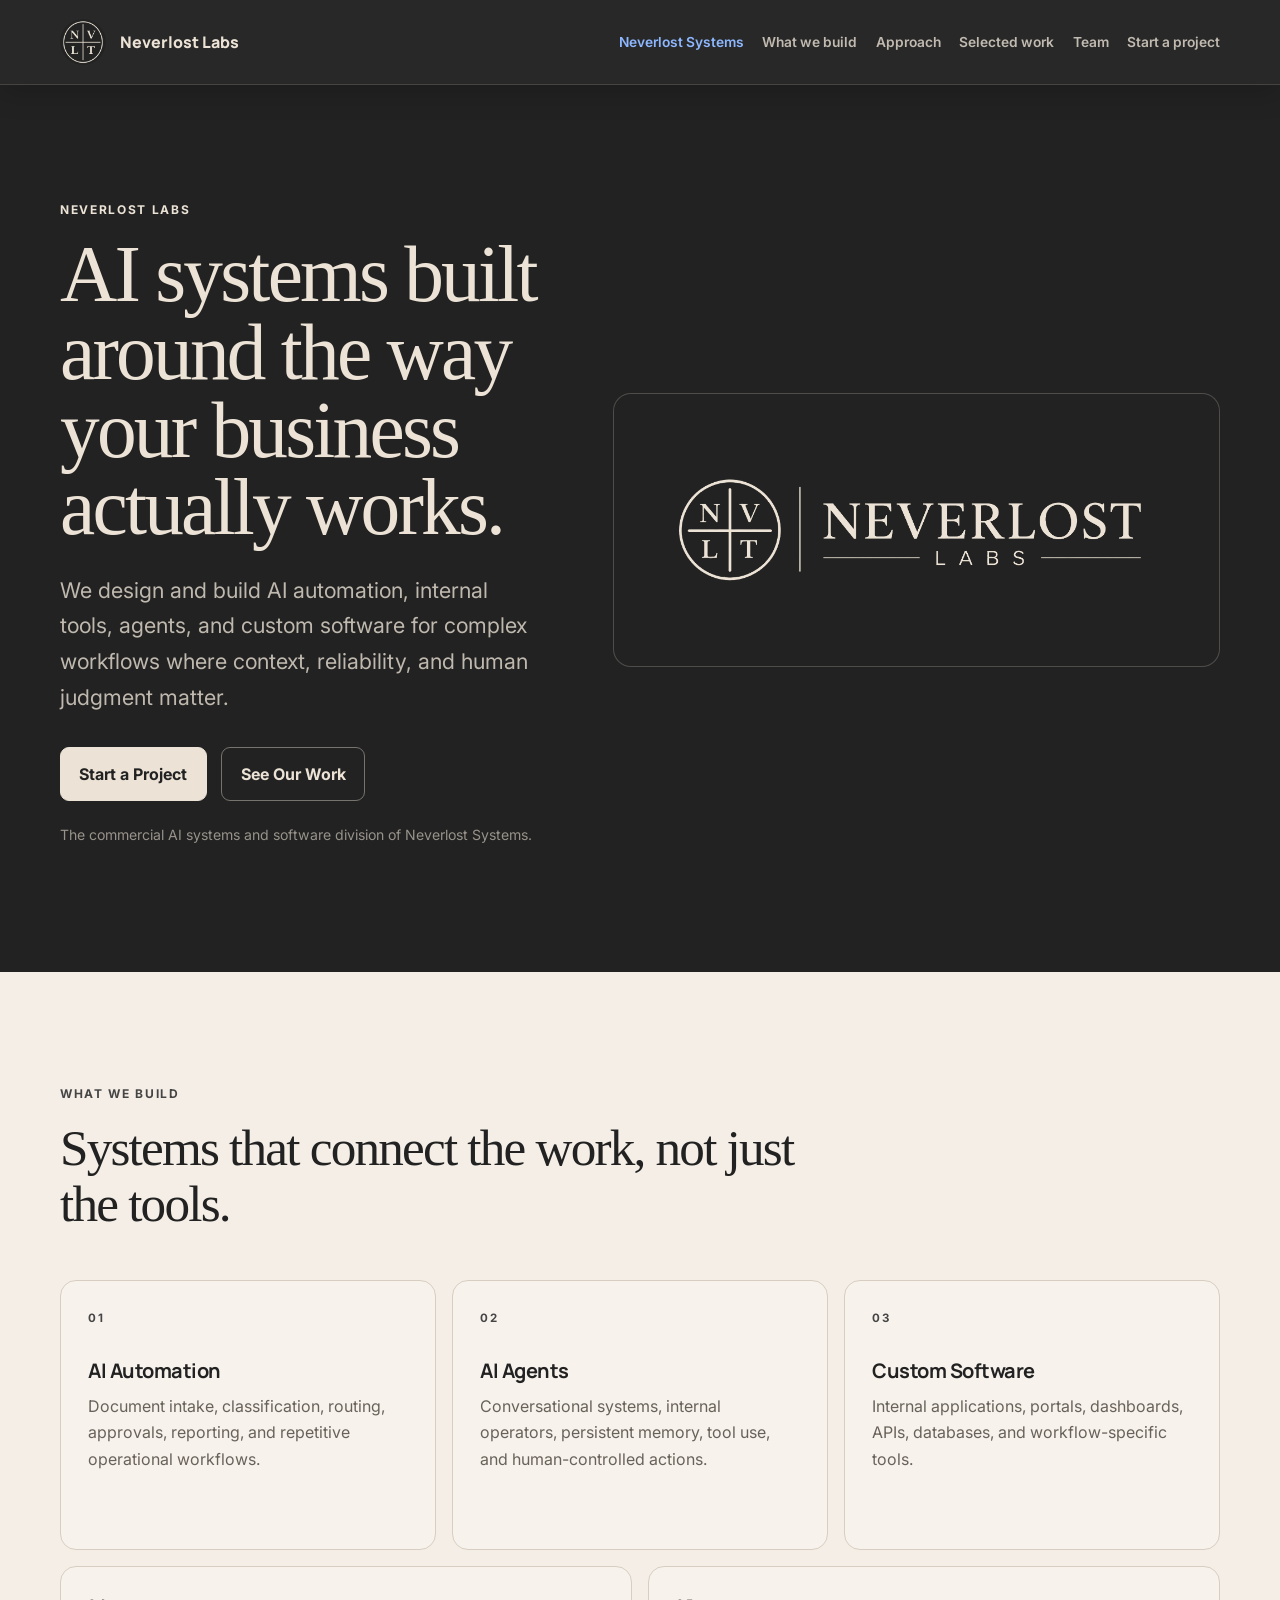
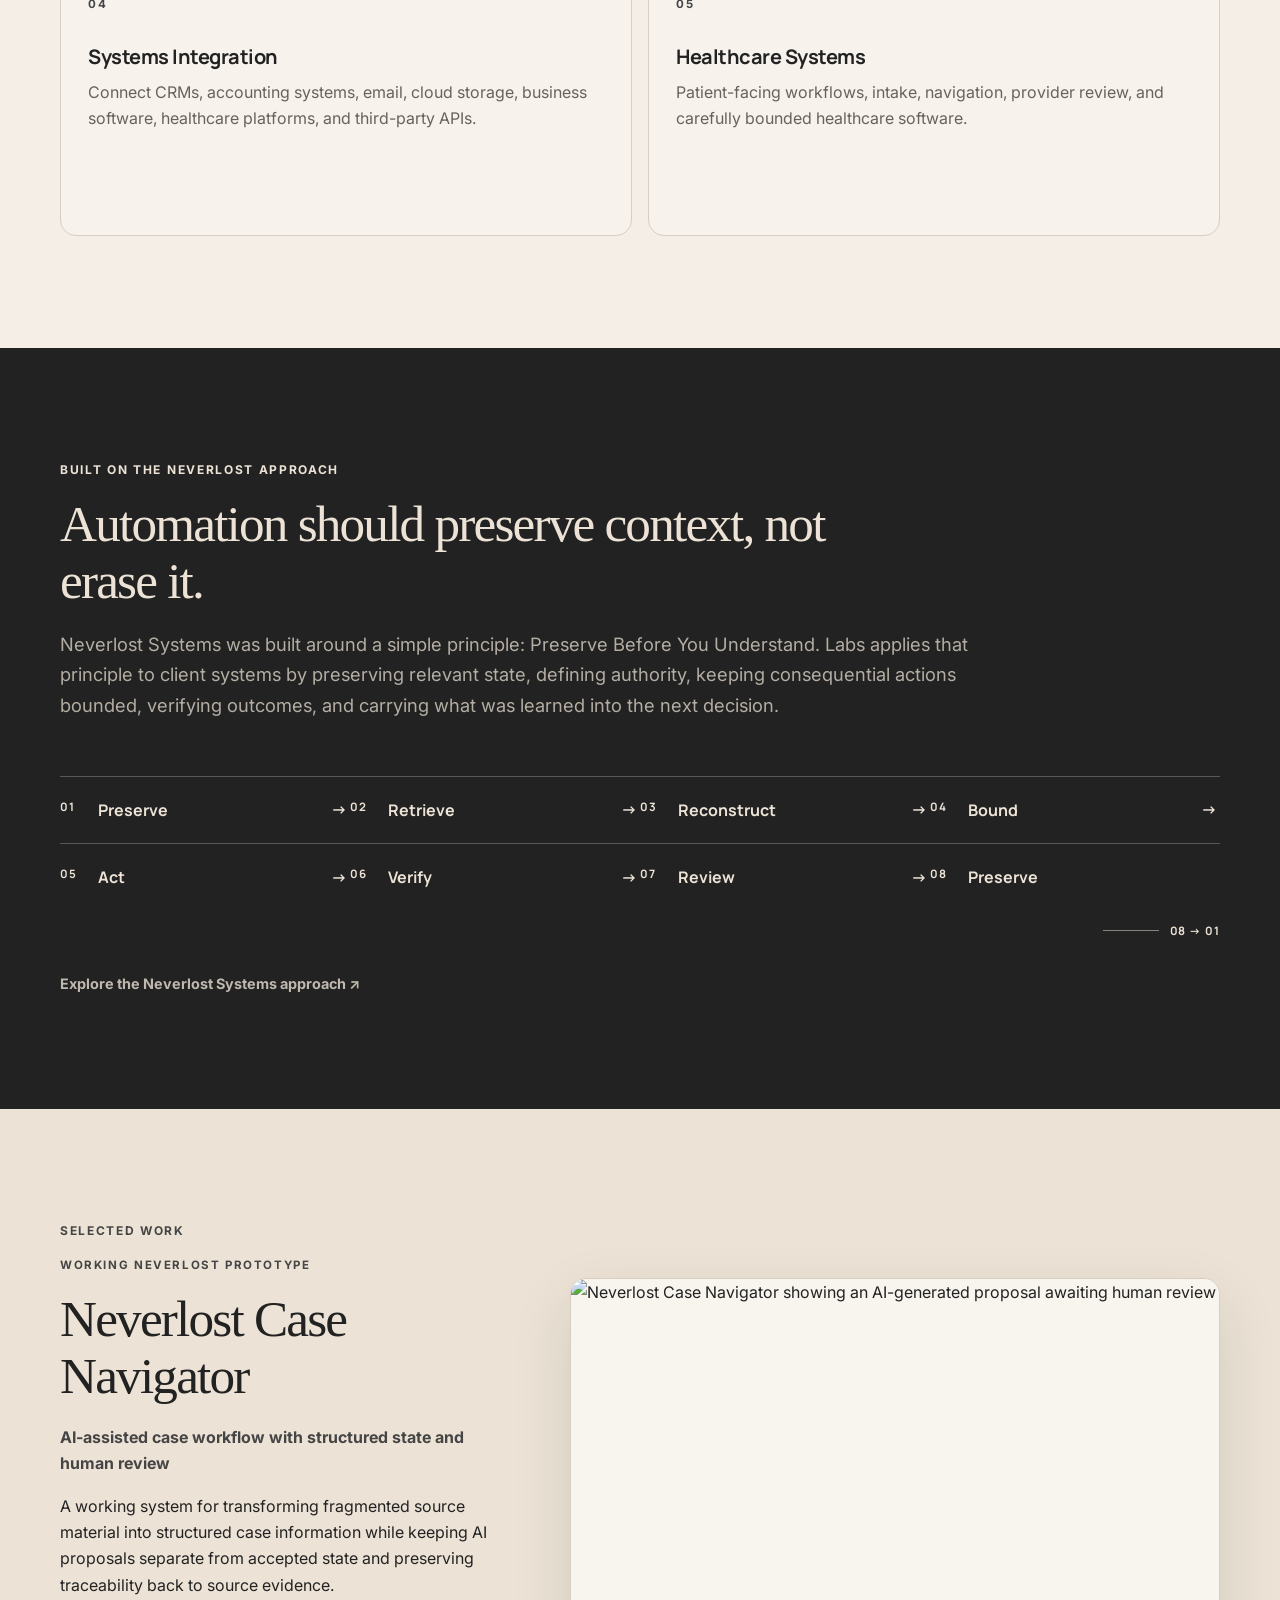
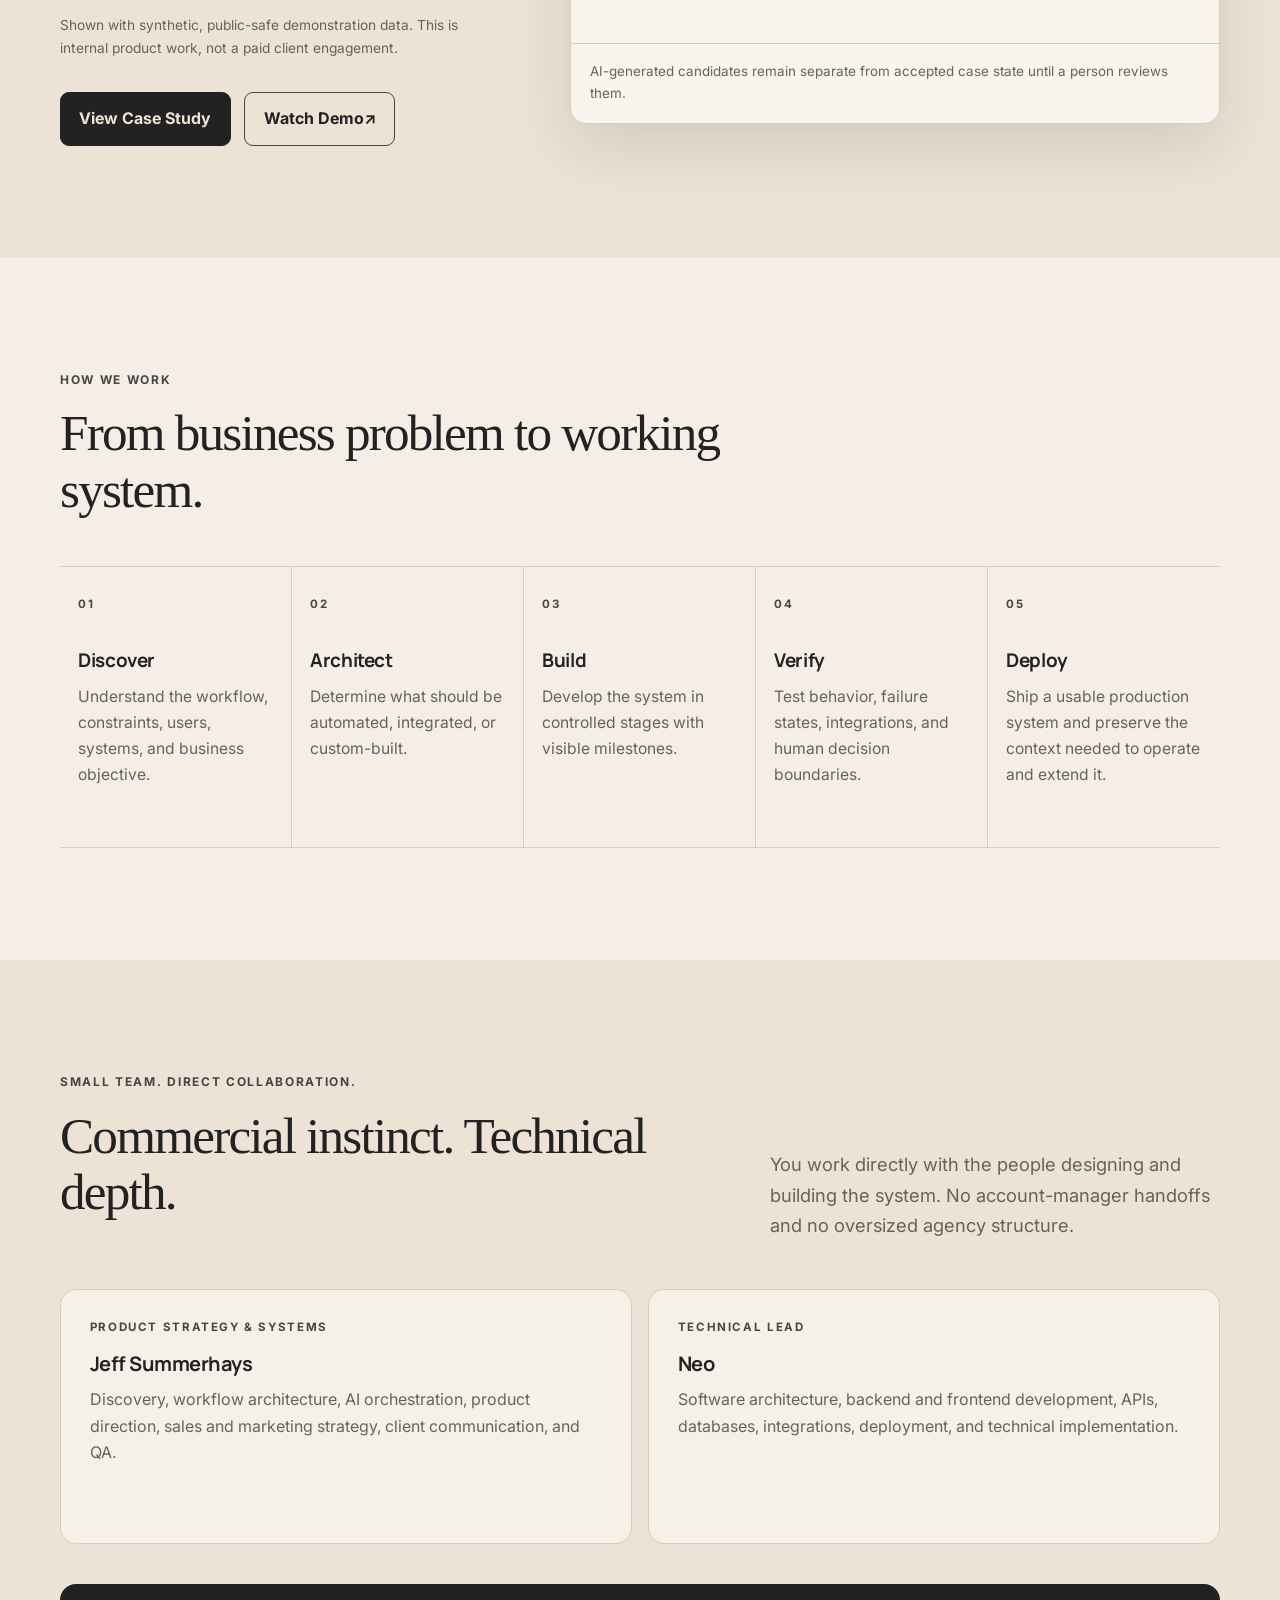
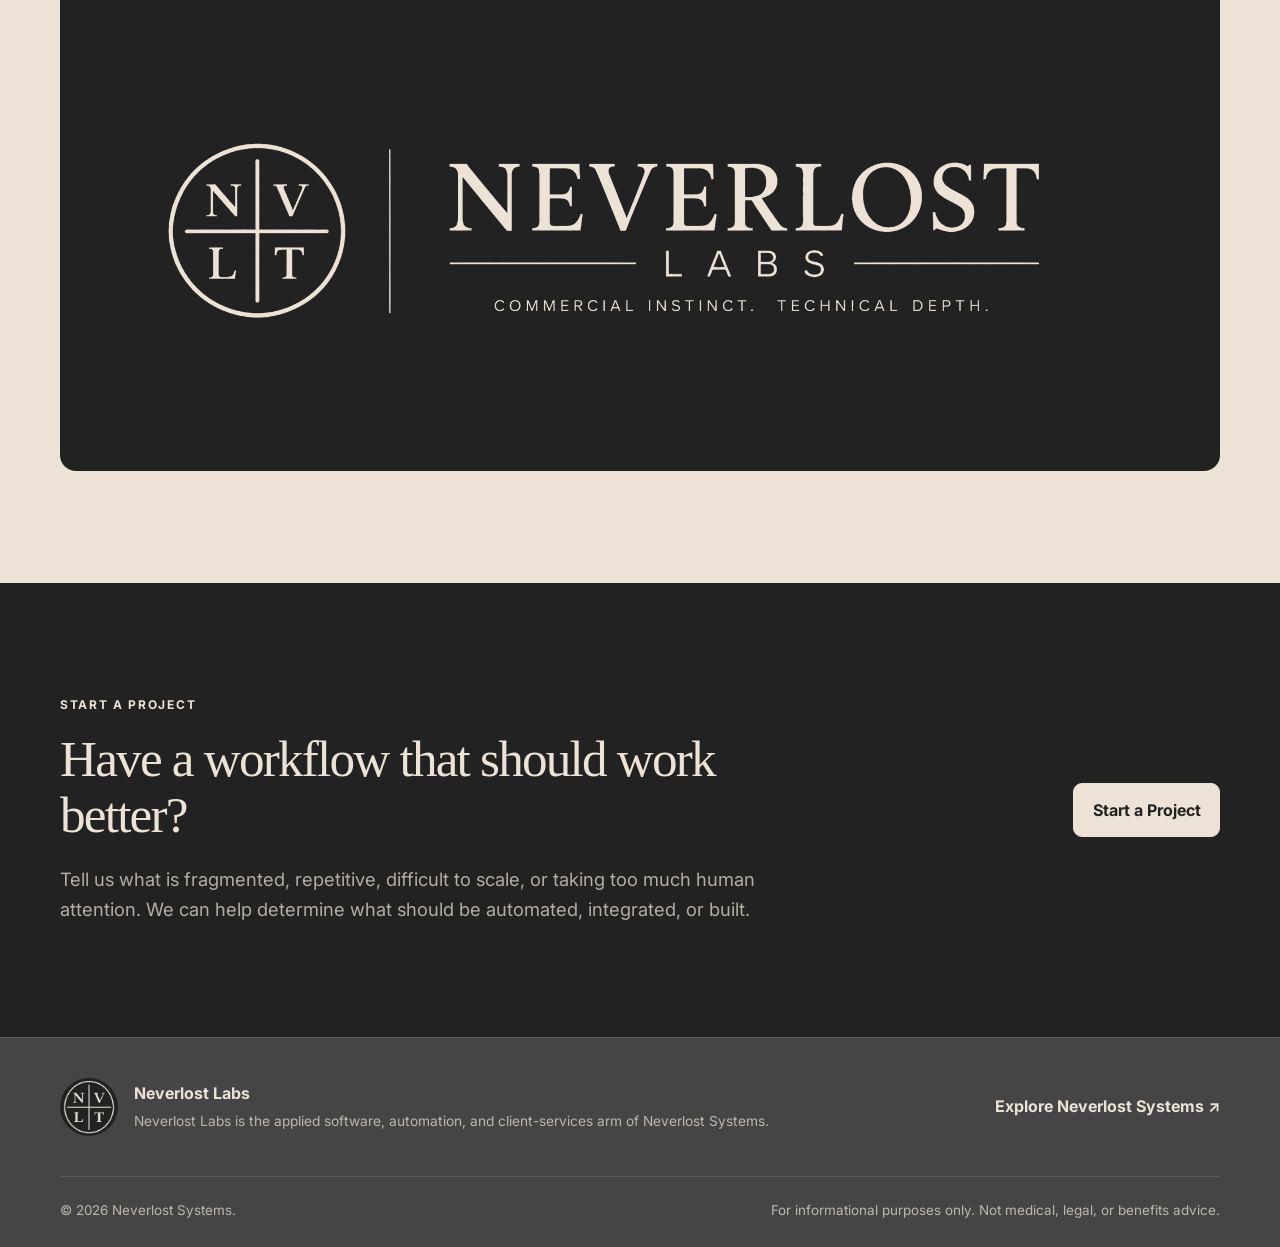
==== labs/index.html @ 80ab478e "Refine Labs experience and shared header interactions" ====
<!doctype html>
<html lang="en">
<head>
  <meta charset="utf-8">
  <meta name="viewport" content="width=device-width, initial-scale=1">
  <meta name="description" content="Neverlost Labs designs and builds AI automation, agents, integrations, internal tools, and custom software for complex business workflows.">
  <title>Neverlost Labs | AI Systems, Automation, and Custom Software</title>

  <meta property="og:title" content="Neverlost Labs | Commercial instinct. Technical depth.">
  <meta property="og:description" content="AI systems built around the way your business actually works.">
  <meta property="og:type" content="website">
  <meta property="og:url" content="https://neverlostsystems.com/labs/">
  <meta property="og:image" content="https://neverlostsystems.com/assets/labs/labs-banner-tagline.png">
  <meta name="twitter:card" content="summary_large_image">
  <meta name="twitter:title" content="Neverlost Labs | Commercial instinct. Technical depth.">
  <meta name="twitter:description" content="AI systems built around the way your business actually works.">
  <meta name="twitter:image" content="https://neverlostsystems.com/assets/labs/labs-banner-tagline.png">

  <!-- Google tag (gtag.js) -->
  <script async src="https://www.googletagmanager.com/gtag/js?id=G-YWR8YKJC0G"></script>
  <script>
    window.dataLayer = window.dataLayer || [];
    function gtag(){dataLayer.push(arguments);}
    gtag('js', new Date());
    gtag('config', 'G-YWR8YKJC0G');
  </script>

  <link rel="icon" type="image/png" href="../assets/labs/labs-logo.png">
  <link rel="preconnect" href="https://fonts.googleapis.com">
  <link rel="preconnect" href="https://fonts.gstatic.com" crossorigin>
  <link href="https://fonts.googleapis.com/css2?family=Inter:wght@400;500;600;700&family=Manrope:wght@600;700;800&display=swap" rel="stylesheet">
  <link rel="stylesheet" href="../styles.css">
  <link rel="stylesheet" href="labs.css">
  <script src="../script.js" defer></script>
</head>
<body class="labs-page" data-contact-context="labs">
  <a class="skip-link" href="#main">Skip to content</a>

  <header class="site-header">
    <div class="container nav-wrap">
      <a class="brand labs-brand" href="#labs-top" aria-label="Neverlost Labs home">
        <img class="labs-nav-logo" src="../assets/labs/labs-logo.png" alt="">
        <span>Neverlost Labs</span>
      </a>
      <button class="nav-toggle" type="button" aria-expanded="false" aria-controls="primary-nav">Menu</button>
      <nav id="primary-nav" class="primary-nav" aria-label="Primary navigation">
        <a class="labs-parent-link" href="../">Neverlost Systems</a>
        <a href="#labs-services">What we build</a>
        <a href="#labs-approach">Approach</a>
        <a href="#labs-work">Selected work</a>
        <a href="#labs-team">Team</a>
        <a href="#labs-contact">Start a project</a>
      </nav>
    </div>
  </header>

  <main id="main">
    <section id="labs-top" class="section labs-hero">
      <div class="container labs-hero-grid">
        <div class="labs-hero-copy">
          <p class="eyebrow">Neverlost Labs</p>
          <h1>AI systems built around the way your business actually works.</h1>
          <p class="hero-lede">We design and build AI automation, internal tools, agents, and custom software for complex workflows where context, reliability, and human judgment matter.</p>
          <div class="hero-actions">
            <a class="button labs-button-primary" href="mailto:neverlostsells@gmail.com" data-contact-open>Start a Project</a>
            <a class="button labs-button-secondary" href="#labs-work">See Our Work</a>
          </div>
          <p class="status-note">The commercial AI systems and software division of Neverlost Systems.</p>
        </div>
        <div class="labs-brand-panel" aria-label="Neverlost Labs">
          <img class="labs-hero-banner" src="../assets/labs/labs-banner-no-tagline.png" alt="Neverlost Labs" fetchpriority="high">
        </div>
      </div>
    </section>

    <section id="labs-services" class="section labs-section-light">
      <div class="container">
        <div class="labs-section-head">
          <p class="eyebrow">What we build</p>
          <h2>Systems that connect the work, not just the tools.</h2>
        </div>
        <div class="labs-service-grid">
          <article class="labs-service-card">
            <p class="labs-card-number">01</p>
            <h3>AI Automation</h3>
            <p>Document intake, classification, routing, approvals, reporting, and repetitive operational workflows.</p>
          </article>
          <article class="labs-service-card">
            <p class="labs-card-number">02</p>
            <h3>AI Agents</h3>
            <p>Conversational systems, internal operators, persistent memory, tool use, and human-controlled actions.</p>
          </article>
          <article class="labs-service-card">
            <p class="labs-card-number">03</p>
            <h3>Custom Software</h3>
            <p>Internal applications, portals, dashboards, APIs, databases, and workflow-specific tools.</p>
          </article>
          <article class="labs-service-card">
            <p class="labs-card-number">04</p>
            <h3>Systems Integration</h3>
            <p>Connect CRMs, accounting systems, email, cloud storage, business software, healthcare platforms, and third-party APIs.</p>
          </article>
          <article class="labs-service-card">
            <p class="labs-card-number">05</p>
            <h3>Healthcare Systems</h3>
            <p>Patient-facing workflows, intake, navigation, provider review, and carefully bounded healthcare software.</p>
          </article>
        </div>
      </div>
    </section>

    <section id="labs-approach" class="section labs-section-dark">
      <div class="container">
        <div class="labs-section-head labs-section-head-wide">
          <p class="eyebrow">Built on the Neverlost approach</p>
          <h2>Automation should preserve context, not erase it.</h2>
          <p class="section-lede">Neverlost Systems was built around a simple principle: Preserve Before You Understand. Labs applies that principle to client systems by preserving relevant state, defining authority, keeping consequential actions bounded, verifying outcomes, and carrying what was learned into the next decision.</p>
        </div>
        <ol class="process-loop labs-loop" aria-label="Neverlost development loop">
          <li>Preserve</li>
          <li>Retrieve</li>
          <li>Reconstruct</li>
          <li>Bound</li>
          <li>Act</li>
          <li>Verify</li>
          <li>Review</li>
          <li>Preserve</li>
        </ol>
        <div class="process-return labs-process-return" aria-label="Step 08 returns to step 01">08 → 01</div>
        <a class="labs-parent-note" href="../#approach">Explore the Neverlost Systems approach <span aria-hidden="true">↗</span></a>
      </div>
    </section>

    <section id="labs-work" class="section labs-section-ivory">
      <div class="container">
        <p class="eyebrow">Selected work</p>
        <div class="labs-work-grid">
          <div class="labs-work-copy">
            <p class="labs-work-label">Working Neverlost prototype</p>
            <h2>Neverlost Case Navigator</h2>
            <p class="labs-work-subtitle">AI-assisted case workflow with structured state and human review</p>
            <p>A working system for transforming fragmented source material into structured case information while keeping AI proposals separate from accepted state and preserving traceability back to source evidence.</p>
            <p class="labs-disclosure">Shown with synthetic, public-safe demonstration data. This is internal product work, not a paid client engagement.</p>
            <div class="labs-actions">
              <a class="button labs-button-dark" href="../#products">View Case Study</a>
              <a class="button labs-button-outline" href="https://youtu.be/LqU7pvqd4n4" target="_blank" rel="noreferrer">Watch Demo <span aria-hidden="true">↗</span></a>
            </div>
          </div>
          <figure class="labs-case-visual">
            <img src="https://raw.githubusercontent.com/Neverlost-AI/neverlost-case-navigator/main/docs/screenshots/openai-proposal-unreviewed.png" alt="Neverlost Case Navigator showing an AI-generated proposal awaiting human review" loading="lazy">
            <figcaption>AI-generated candidates remain separate from accepted case state until a person reviews them.</figcaption>
          </figure>
        </div>
      </div>
    </section>

    <section id="labs-process" class="section labs-section-light">
      <div class="container">
        <div class="labs-section-head">
          <p class="eyebrow">How we work</p>
          <h2>From business problem to working system.</h2>
        </div>
        <ol class="labs-workflow-grid">
          <li>
            <span>01</span>
            <h3>Discover</h3>
            <p>Understand the workflow, constraints, users, systems, and business objective.</p>
          </li>
          <li>
            <span>02</span>
            <h3>Architect</h3>
            <p>Determine what should be automated, integrated, or custom-built.</p>
          </li>
          <li>
            <span>03</span>
            <h3>Build</h3>
            <p>Develop the system in controlled stages with visible milestones.</p>
          </li>
          <li>
            <span>04</span>
            <h3>Verify</h3>
            <p>Test behavior, failure states, integrations, and human decision boundaries.</p>
          </li>
          <li>
            <span>05</span>
            <h3>Deploy</h3>
            <p>Ship a usable production system and preserve the context needed to operate and extend it.</p>
          </li>
        </ol>
      </div>
    </section>

    <section id="labs-team" class="section labs-section-ivory">
      <div class="container">
        <div class="labs-team-heading">
          <div>
            <p class="eyebrow">Small team. Direct collaboration.</p>
            <h2>Commercial instinct. Technical depth.</h2>
          </div>
          <p class="section-lede">You work directly with the people designing and building the system. No account-manager handoffs and no oversized agency structure.</p>
        </div>
        <div class="labs-team-grid">
          <article class="labs-team-card">
            <p class="labs-team-role">Product Strategy &amp; Systems</p>
            <h3>Jeff Summerhays</h3>
            <p>Discovery, workflow architecture, AI orchestration, product direction, sales and marketing strategy, client communication, and QA.</p>
          </article>
          <article class="labs-team-card">
            <p class="labs-team-role">Technical Lead</p>
            <h3>Neo</h3>
            <p>Software architecture, backend and frontend development, APIs, databases, integrations, deployment, and technical implementation.</p>
          </article>
        </div>
        <div class="labs-team-brand" aria-label="Neverlost Labs, Commercial instinct. Technical depth.">
          <picture>
            <source media="(max-width: 560px)" srcset="../assets/labs/labs-banner-no-tagline.png">
            <img src="../assets/labs/labs-banner-tagline.png" alt="Neverlost Labs" loading="lazy">
          </picture>
        </div>
      </div>
    </section>

    <section id="labs-contact" class="section labs-cta-section">
      <div class="container labs-cta-grid">
        <div>
          <p class="eyebrow">Start a project</p>
          <h2>Have a workflow that should work better?</h2>
          <p class="section-lede">Tell us what is fragmented, repetitive, difficult to scale, or taking too much human attention. We can help determine what should be automated, integrated, or built.</p>
        </div>
        <a class="button labs-button-primary" href="mailto:neverlostsells@gmail.com" data-contact-open>Start a Project</a>
      </div>
    </section>
  </main>

  <footer class="site-footer labs-footer">
    <div class="container labs-footer-main">
      <div class="labs-footer-brand">
        <img src="../assets/labs/labs-logo.png" alt="" loading="lazy">
        <div>
          <strong>Neverlost Labs</strong>
          <p>Neverlost Labs is the applied software, automation, and client-services arm of Neverlost Systems.</p>
        </div>
      </div>
      <a class="labs-footer-link" href="../">Explore Neverlost Systems <span aria-hidden="true">↗</span></a>
    </div>
    <div class="container footer-wrap labs-footer-legal">
      <p>© <span id="year"></span> Neverlost Systems.</p>
      <p>For informational purposes only. Not medical, legal, or benefits advice.</p>
    </div>
  </footer>
</body>
</html>
---- styles.css ----
:root {
  --bg: #f7f9fc;
  --surface: #ffffff;
  --surface-muted: #eef3f8;
  --text: #132033;
  --text-muted: #526176;
  --line: #dbe3ed;
  --brand: #1357d4;
  --brand-dark: #0d3e9d;
  --dark: #0f1d30;
  --dark-soft: #172943;
  --modern-cream: #F7F3E9;
  --modern-paper: #FFFCF4;
  --modern-ink: #171512;
  --modern-gold: #A79567;
  --modern-gold-dark: #877348;
  --modern-line: #D9CEB8;
  --max-width: 1160px;
  --radius: 22px;
  --shadow: 0 18px 50px rgba(15, 29, 48, 0.08);
}

* {
  box-sizing: border-box;
}

html {
  scroll-behavior: smooth;
}

body {
  margin: 0;
  font-family: "Inter", system-ui, sans-serif;
  color: var(--text);
  background: var(--bg);
  line-height: 1.65;
}

a {
  color: inherit;
}

h1,
h2,
h3,
p {
  margin-top: 0;
}

h1,
h2,
h3 {
  font-family: "Manrope", system-ui, sans-serif;
  line-height: 1.1;
}

h1 {
  max-width: 820px;
  margin-bottom: 1.5rem;
  font-size: clamp(3rem, 7vw, 6.6rem);
  letter-spacing: -0.065em;
}

h2 {
  max-width: 800px;
  margin-bottom: 1.25rem;
  font-size: clamp(2rem, 4vw, 3.8rem);
  letter-spacing: -0.045em;
}

h3 {
  margin-bottom: 0.7rem;
  font-size: 1.25rem;
  letter-spacing: -0.02em;
}

.container {
  width: min(calc(100% - 2rem), var(--max-width));
  margin-inline: auto;
}

.narrow {
  max-width: 1040px;
}

.section {
  padding: 7rem 0;
}

.section-muted {
  background: var(--surface-muted);
}

.section-dark {
  color: #f5f8fc;
  background: var(--dark);
}

.eyebrow,
.card-label,
.project-type {
  margin-bottom: 1rem;
  font-size: 0.75rem;
  font-weight: 700;
  letter-spacing: 0.14em;
  text-transform: uppercase;
}

.eyebrow {
  color: var(--brand);
}

.section-dark .eyebrow {
  color: #85adff;
}

.section-lede,
.hero-lede {
  color: var(--text-muted);
  font-size: 1.15rem;
}

.hero-detail {
  max-width: 720px;
  margin-bottom: 2rem;
  color: var(--text-muted);
}

.section-dark .section-lede {
  color: #b7c3d4;
}

.skip-link {
  position: absolute;
  top: -60px;
  left: 1rem;
  z-index: 100;
  padding: 0.8rem 1rem;
  color: #fff;
  background: var(--brand);
  border-radius: 10px;
}

.skip-link:focus {
  top: 1rem;
}

.site-header {
  position: sticky;
  top: 0;
  z-index: 20;
  background: rgba(247, 249, 252, 0.9);
  border-bottom: 1px solid rgba(219, 227, 237, 0.8);
  backdrop-filter: blur(18px);
}

.nav-wrap,
.footer-wrap,
.contact-card {
  display: flex;
  align-items: center;
  justify-content: space-between;
  gap: 2rem;
}

.nav-wrap {
  min-height: 76px;
}

.brand {
  display: inline-flex;
  align-items: center;
  gap: 0.75rem;
  font-family: "Manrope", sans-serif;
  font-weight: 800;
  text-decoration: none;
}

.brand-mark {
  display: grid;
  width: 38px;
  height: 38px;
  place-items: center;
  color: #fff;
  background: var(--brand);
  border-radius: 12px;
}

.primary-nav {
  display: flex;
  gap: 1.4rem;
}

.primary-nav a {
  color: var(--text-muted);
  font-size: 0.92rem;
  font-weight: 600;
  text-decoration: none;
}

.primary-nav a:hover,
.primary-nav a:focus-visible {
  color: var(--brand);
}

.nav-toggle {
  display: none;
}

.hero {
  overflow: hidden;
  padding-top: 8rem;
  background:
    radial-gradient(circle at 82% 18%, rgba(19, 87, 212, 0.14), transparent 28rem),
    linear-gradient(180deg, #fbfdff 0%, var(--bg) 100%);
}

.hero-grid,
.split-grid,
.about-grid {
  display: grid;
  gap: 4rem;
}

.hero-grid {
  grid-template-columns: minmax(0, 1.7fr) minmax(280px, 0.75fr);
  align-items: end;
}

.hero-lede {
  max-width: 700px;
  margin-bottom: 2rem;
  font-size: clamp(1.15rem, 2vw, 1.35rem);
}

.hero-actions {
  display: flex;
  flex-wrap: wrap;
  gap: 0.9rem;
  margin-bottom: 1.35rem;
}

.button {
  display: inline-flex;
  align-items: center;
  justify-content: center;
  min-height: 50px;
  padding: 0.8rem 1.15rem;
  font-weight: 700;
  text-decoration: none;
  border: 1px solid transparent;
  border-radius: 12px;
}

.button-primary {
  color: #fff;
  background: var(--brand);
}

.button-primary:hover,
.button-primary:focus-visible {
  background: var(--brand-dark);
}

.button-secondary {
  background: transparent;
  border-color: var(--line);
}

.button-secondary:hover,
.button-secondary:focus-visible {
  background: var(--surface);
}

.status-note {
  color: var(--text-muted);
  font-size: 0.88rem;
}

.principle-card,
.project-card,
.feature-card,
.pathway-card,
.contact-card {
  border: 1px solid var(--line);
  border-radius: var(--radius);
}

.principle-card {
  padding: 2rem;
  background: rgba(255, 255, 255, 0.8);
  box-shadow: var(--shadow);
}

.principle-card blockquote {
  margin: 0 0 1.25rem;
  font-family: "Manrope", sans-serif;
  font-size: 2rem;
  font-weight: 700;
  line-height: 1.15;
  letter-spacing: -0.04em;
}

.principle-card p:last-child {
  margin-bottom: 0;
  color: var(--text-muted);
}

.problem-grid,
.project-grid,
.pathway-grid {
  display: grid;
  grid-template-columns: repeat(3, 1fr);
  gap: 1.2rem;
  margin-top: 3rem;
}

.product-grid {
  display: grid;
  grid-template-columns: repeat(3, 1fr);
  gap: 1.2rem;
  margin-top: 3rem;
}

.product-card {
  min-height: 330px;
  padding: 1.75rem;
  background: var(--surface);
  border: 1px solid var(--line);
  border-radius: var(--radius);
}

.product-card-foundation {
  color: #f5f8fc;
  background: var(--dark);
  border-color: var(--dark);
}

.product-status {
  margin-bottom: 1.5rem;
  color: var(--brand);
  font-size: 0.75rem;
  font-weight: 700;
  letter-spacing: 0.12em;
  text-transform: uppercase;
}

.product-card-foundation .product-status {
  color: #85adff;
}

.product-card > p:not(.product-status) {
  color: var(--text-muted);
}

.product-card-foundation > p:not(.product-status) {
  color: #c6d1df;
}

.product-detail {
  font-size: 0.92rem;
}

.process-loop {
  display: grid;
  grid-template-columns: repeat(4, 1fr);
  gap: 0;
  margin: 3rem 0 0;
  padding: 0;
  list-style: none;
  counter-reset: process;
}

.process-loop li {
  position: relative;
  padding: 1.25rem 1.5rem 1.25rem 2.4rem;
  color: #f5f8fc;
  border-top: 1px solid rgba(255, 255, 255, 0.2);
  counter-increment: process;
  font-family: "Manrope", system-ui, sans-serif;
  font-weight: 700;
}

.process-loop li::before {
  position: absolute;
  left: 0;
  color: #85adff;
  content: counter(process, decimal-leading-zero);
  font-size: 0.72rem;
  letter-spacing: 0.08em;
}

.process-loop li:not(:last-child)::after {
  position: absolute;
  top: 1.22rem;
  right: 0.2rem;
  color: #85adff;
  content: "→";
}

.process-return {
  display: flex;
  align-items: center;
  justify-content: flex-end;
  gap: 0.65rem;
  margin: 0.65rem 0 0;
  color: #85adff;
  font-family: "Manrope", system-ui, sans-serif;
  font-size: 0.72rem;
  font-weight: 700;
  letter-spacing: 0.08em;
}

.process-return::before {
  width: 3.5rem;
  height: 1px;
  background: rgba(133, 173, 255, 0.5);
  content: "";
}

.emerging-lane {
  align-items: center;
}

.boundary-note {
  margin: 1.5rem 0 0;
  padding: 1.25rem;
  color: var(--text-muted);
  background: var(--surface-muted);
  border-left: 3px solid var(--brand);
  border-radius: 0 12px 12px 0;
  font-size: 0.92rem;
}

.stage-grid {
  display: grid;
  grid-template-columns: 0.9fr 1.1fr;
  gap: 4rem;
  align-items: start;
}

.stage-panel {
  padding: 2rem;
  background: var(--surface);
  border: 1px solid var(--line);
  border-radius: var(--radius);
  box-shadow: var(--shadow);
}

.stage-panel > p {
  font-size: 1.1rem;
}

.stage-list,
.contact-topics {
  margin: 1.5rem 0 0;
  padding: 0;
  list-style: none;
}

.stage-list li,
.contact-topics li {
  position: relative;
  padding: 0.7rem 0 0.7rem 1.4rem;
  border-top: 1px solid var(--line);
}

.stage-list li::before,
.contact-topics li::before {
  position: absolute;
  left: 0;
  color: var(--brand);
  content: "•";
}

.partnership-intro {
  margin-bottom: 2.5rem;
}

.partnership-intro .section-lede {
  max-width: 820px;
}

.contact-topics {
  display: grid;
  grid-template-columns: repeat(2, minmax(0, 1fr));
  gap: 0 1.5rem;
  color: var(--text-muted);
  font-size: 0.92rem;
}

.problem-grid article {
  padding-top: 1.5rem;
  border-top: 2px solid var(--brand);
}

.problem-grid p,
.project-card p,
.feature-card p,
.pathway-card p,
.about-grid p {
  color: var(--text-muted);
}

.split-grid {
  grid-template-columns: 0.9fr 1.1fr;
  align-items: start;
}

.feature-stack {
  display: grid;
  gap: 1rem;
}

.feature-card {
  display: grid;
  grid-template-columns: auto 1fr;
  gap: 1.2rem;
  padding: 1.5rem;
  background: var(--surface);
}

.feature-number {
  display: grid;
  width: 46px;
  height: 46px;
  place-items: center;
  color: var(--brand);
  background: #edf4ff;
  border-radius: 14px;
  font-weight: 800;
}

.feature-card p,
.project-card p,
.pathway-card p {
  margin-bottom: 0;
}

.pathway-card {
  min-height: 280px;
  padding: 1.75rem;
  background: var(--dark-soft);
  border-color: rgba(255, 255, 255, 0.1);
}

.pathway-primary {
  background: var(--brand);
}

.pathway-card p {
  color: #c6d1df;
}

.pathway-primary p {
  color: #e8efff;
}

.project-card {
  display: flex;
  min-height: 310px;
  flex-direction: column;
  padding: 1.75rem;
  background: var(--surface);
}

.project-type {
  color: var(--brand);
}

.project-card a {
  margin-top: auto;
  color: var(--brand);
  font-weight: 700;
  text-decoration: none;
}

.about-grid {
  grid-template-columns: 0.85fr 1.15fr;
}

#about .about-grid > div:last-child > div {
  background: var(--modern-paper);
  border: 1px solid var(--modern-line);
}

#about .about-grid > div:last-child > div > img {
  width: 100% !important;
  max-width: 430px;
  margin: 0 0 1.25rem !important;
  padding: 1rem 1.2rem;
  background: var(--modern-cream);
  border-bottom: 1px solid var(--modern-line);
}

#about .about-grid > div:last-child > div > p,
#about .about-grid > div:last-child > div > a {
  margin-left: 1.25rem;
  margin-right: 1.25rem;
}

#about .about-grid > div:last-child > div > p {
  color: var(--modern-ink);
}

#about .about-grid > div:last-child > div > .button-secondary {
  margin-bottom: 1.35rem;
  color: var(--modern-ink);
  background: var(--modern-gold);
  border-color: var(--modern-gold);
}

#about .about-grid > div:last-child > div > .button-secondary:hover,
#about .about-grid > div:last-child > div > .button-secondary:focus-visible {
  color: var(--modern-paper);
  background: var(--modern-gold-dark);
  border-color: var(--modern-gold-dark);
}

.contact-section {
  padding-top: 4rem;
}

.contact-card {
  padding: 2.5rem;
  background: var(--surface);
  box-shadow: var(--shadow);
}

.contact-card p {
  max-width: 700px;
  margin-bottom: 0;
  color: var(--text-muted);
}

.site-footer {
  padding: 2rem 0;
  color: var(--text-muted);
  border-top: 1px solid var(--line);
}

.footer-wrap p {
  margin-bottom: 0;
  font-size: 0.84rem;
}

@media (max-width: 900px) {
  .section {
    padding: 5rem 0;
  }

  .hero-grid,
  .split-grid,
  .about-grid,
  .stage-grid,
  .problem-grid,
  .project-grid,
  .pathway-grid,
  .product-grid {
    grid-template-columns: 1fr;
  }

  .product-card {
    min-height: auto;
  }

  .process-loop {
    grid-template-columns: repeat(2, 1fr);
  }

  .hero {
    padding-top: 5rem;
  }

  .primary-nav {
    position: absolute;
    top: 76px;
    right: 1rem;
    left: 1rem;
    display: none;
    flex-direction: column;
    padding: 1.2rem;
    background: var(--surface);
    border: 1px solid var(--line);
    border-radius: 16px;
    box-shadow: var(--shadow);
  }

  .primary-nav.is-open {
    display: flex;
  }

  .nav-toggle {
    display: inline-flex;
    padding: 0.6rem 0.8rem;
    color: var(--text);
    background: var(--surface);
    border: 1px solid var(--line);
    border-radius: 10px;
    font: inherit;
    font-weight: 700;
  }

  .contact-card,
  .footer-wrap {
    align-items: flex-start;
    flex-direction: column;
  }

  .contact-card {
    align-items: stretch;
  }
}

@media (max-width: 560px) {
  h1 {
    font-size: 3.25rem;
  }

  .section {
    padding: 4rem 0;
  }

  .hero-actions,
  .hero-actions .button,
  .contact-card .button {
    width: 100%;
  }

  .principle-card,
  .contact-card,
  .project-card,
  .pathway-card,
  .product-card,
  .stage-panel {
    padding: 1.4rem;
  }

  .process-loop,
  .contact-topics {
    grid-template-columns: 1fr;
  }

  .process-loop li:not(:last-child)::after {
    content: none;
  }
}

@media (prefers-reduced-motion: reduce) {
  html {
    scroll-behavior: auto;
  }
}
---- labs/labs.css ----
.labs-page {
  --labs-charcoal: #222222;
  --labs-charcoal-soft: #454545;
  --labs-ivory: #ece3d6;
  --labs-light: #f4eee6;
  --labs-surface: #f8f4ee;
  --labs-line: #d7cec1;
  --labs-muted: #68625a;
  --bg: var(--labs-light);
  --surface: var(--labs-surface);
  --surface-muted: #ebe5dc;
  --text: var(--labs-charcoal);
  --text-muted: var(--labs-muted);
  --line: var(--labs-line);
  --brand: var(--labs-charcoal-soft);
  --brand-dark: var(--labs-charcoal);
  --dark: var(--labs-charcoal);
  --dark-soft: var(--labs-charcoal-soft);
  color: var(--labs-charcoal);
  background: var(--labs-light);
}

.labs-page h1,
.labs-page h2 {
  font-family: Georgia, "Times New Roman", serif;
  font-weight: 400;
  letter-spacing: -0.035em;
}

.labs-page h3 {
  letter-spacing: -0.025em;
}

.labs-page main > .section::before,
.labs-page main > .section::after {
  display: none;
}

.labs-page .site-header {
  color: var(--labs-ivory);
  background: rgba(34, 34, 34, 0.97);
  border-bottom-color: rgba(236, 227, 214, 0.15);
  box-shadow: 0 8px 28px rgba(0, 0, 0, 0.18);
  transition: transform 240ms cubic-bezier(0.22, 1, 0.36, 1);
  will-change: transform;
}

.labs-page .site-header.is-scroll-hidden {
  transform: translateY(calc(-100% - 1px));
}

.labs-page .brand {
  color: var(--labs-ivory);
}

.labs-nav-logo {
  display: block;
  width: 46px;
  height: 46px;
  flex: 0 0 46px;
  border-radius: 50%;
}

.labs-page .primary-nav {
  gap: 1.15rem;
}

.labs-page .primary-nav a {
  color: rgba(236, 227, 214, 0.78);
  font-size: 0.86rem;
}

.labs-page .primary-nav a:hover,
.labs-page .primary-nav a:focus-visible {
  color: var(--labs-ivory);
}

.labs-page .primary-nav .labs-parent-link {
  color: #8db7ff;
}

.labs-page .nav-toggle {
  color: var(--labs-ivory);
  background: var(--labs-charcoal-soft);
  border-color: rgba(236, 227, 214, 0.25);
}

.labs-page .eyebrow,
.labs-card-number,
.labs-work-label,
.labs-team-role {
  color: var(--labs-charcoal-soft);
}

.labs-page .section-lede,
.labs-page .hero-lede,
.labs-page .status-note {
  color: var(--labs-muted);
}

.labs-page .button {
  border-radius: 9px;
}

.labs-button-primary {
  color: var(--labs-charcoal);
  background: var(--labs-ivory);
  border-color: var(--labs-ivory);
}

.labs-button-primary:hover,
.labs-button-primary:focus-visible {
  color: var(--labs-charcoal);
  background: var(--labs-surface);
  border-color: var(--labs-surface);
}

.labs-button-secondary {
  color: var(--labs-ivory);
  background: transparent;
  border-color: rgba(236, 227, 214, 0.42);
}

.labs-button-secondary:hover,
.labs-button-secondary:focus-visible {
  color: var(--labs-charcoal);
  background: var(--labs-ivory);
  border-color: var(--labs-ivory);
}

.labs-button-dark {
  color: var(--labs-ivory);
  background: var(--labs-charcoal);
  border-color: var(--labs-charcoal);
}

.labs-button-dark:hover,
.labs-button-dark:focus-visible {
  color: var(--labs-ivory);
  background: var(--labs-charcoal-soft);
  border-color: var(--labs-charcoal-soft);
}

.labs-button-outline {
  color: var(--labs-charcoal);
  background: transparent;
  border-color: var(--labs-charcoal-soft);
}

.labs-button-outline:hover,
.labs-button-outline:focus-visible {
  background: rgba(69, 69, 69, 0.08);
}

.labs-page .labs-hero {
  padding-top: clamp(5.5rem, 9vw, 8rem);
  color: var(--labs-ivory);
  background: var(--labs-charcoal);
}

.labs-hero-grid {
  display: grid;
  grid-template-columns: minmax(0, 0.88fr) minmax(420px, 1.12fr);
  gap: clamp(3rem, 6vw, 6rem);
  align-items: center;
}

.labs-page .labs-hero h1 {
  max-width: 780px;
  margin-bottom: 1.6rem;
  font-size: clamp(3rem, 6.2vw, 5.8rem);
  line-height: 0.98;
}

.labs-page .labs-hero .eyebrow,
.labs-page .labs-section-dark .eyebrow,
.labs-page .labs-cta-section .eyebrow {
  color: var(--labs-ivory);
}

.labs-page .labs-hero .hero-lede {
  max-width: 720px;
  color: rgba(236, 227, 214, 0.78);
}

.labs-page .labs-hero .status-note {
  color: rgba(236, 227, 214, 0.58);
}

.labs-brand-panel {
  padding: clamp(1.1rem, 2vw, 1.6rem);
  background: #222222;
  border: 1px solid rgba(236, 227, 214, 0.22);
  border-radius: 18px;
}

.labs-hero-banner {
  display: block;
  width: 100%;
  height: auto;
}

.labs-section-light {
  background: var(--labs-light);
}

.labs-section-ivory {
  background: var(--labs-ivory);
}

.labs-section-dark,
.labs-cta-section {
  color: var(--labs-ivory);
  background: var(--labs-charcoal);
}

.labs-section-head {
  max-width: 850px;
  margin-bottom: 3rem;
}

.labs-section-head-wide {
  max-width: 960px;
}

.labs-page .labs-section-dark .section-lede,
.labs-page .labs-cta-section .section-lede {
  color: rgba(236, 227, 214, 0.72);
}

.labs-service-grid {
  display: grid;
  grid-template-columns: repeat(6, minmax(0, 1fr));
  gap: 1rem;
}

.labs-service-card {
  grid-column: span 2;
  min-height: 270px;
  padding: 1.7rem;
  background: rgba(248, 244, 238, 0.84);
  border: 1px solid var(--labs-line);
  border-radius: 16px;
}

.labs-service-card:nth-last-child(-n + 2) {
  grid-column: span 3;
}

.labs-service-card p:last-child {
  margin-bottom: 0;
  color: var(--labs-muted);
}

.labs-card-number,
.labs-work-label,
.labs-team-role {
  margin-bottom: 2rem;
  font-size: 0.72rem;
  font-weight: 700;
  letter-spacing: 0.14em;
  text-transform: uppercase;
}

.labs-page .labs-loop {
  margin-top: 3.5rem;
}

.labs-page .labs-loop li {
  color: var(--labs-ivory);
  border-top-color: rgba(236, 227, 214, 0.28);
}

.labs-page .labs-loop li::before,
.labs-page .labs-loop li:not(:last-child)::after,
.labs-process-return {
  color: var(--labs-ivory);
}

.labs-page .labs-process-return::before {
  background: rgba(236, 227, 214, 0.5);
}

.labs-parent-note {
  display: inline-block;
  margin-top: 2rem;
  color: rgba(236, 227, 214, 0.78);
  font-size: 0.9rem;
  font-weight: 700;
  text-decoration: none;
}

.labs-parent-note:hover,
.labs-parent-note:focus-visible {
  color: var(--labs-ivory);
}

.labs-work-grid {
  display: grid;
  grid-template-columns: minmax(0, 0.8fr) minmax(0, 1.2fr);
  gap: clamp(2.5rem, 6vw, 5.5rem);
  align-items: center;
}

.labs-work-label {
  margin-bottom: 1rem;
}

.labs-work-subtitle {
  color: var(--labs-charcoal-soft);
  font-weight: 700;
}

.labs-disclosure {
  color: var(--labs-muted);
  font-size: 0.86rem;
}

.labs-actions {
  display: flex;
  flex-wrap: wrap;
  gap: 0.85rem;
  margin-top: 2rem;
}

.labs-case-visual {
  margin: 0;
  overflow: hidden;
  background: var(--labs-surface);
  border: 1px solid var(--labs-line);
  border-radius: 16px;
  box-shadow: 0 22px 60px rgba(34, 34, 34, 0.12);
}

.labs-case-visual img {
  display: block;
  width: 100%;
  aspect-ratio: 16 / 9;
  object-fit: cover;
  object-position: top left;
  background: var(--labs-surface);
  border-bottom: 1px solid var(--labs-line);
}

.labs-case-visual figcaption {
  padding: 1rem 1.2rem 1.15rem;
  color: var(--labs-muted);
  font-size: 0.84rem;
}

.labs-workflow-grid {
  display: grid;
  grid-template-columns: repeat(5, minmax(0, 1fr));
  margin: 0;
  padding: 0;
  list-style: none;
  border-top: 1px solid var(--labs-line);
  border-bottom: 1px solid var(--labs-line);
}

.labs-workflow-grid li {
  min-height: 280px;
  padding: 1.75rem 1.15rem;
  border-right: 1px solid var(--labs-line);
}

.labs-workflow-grid li:last-child {
  border-right: 0;
}

.labs-workflow-grid span {
  display: block;
  margin-bottom: 2.25rem;
  color: var(--labs-charcoal-soft);
  font-size: 0.72rem;
  font-weight: 700;
  letter-spacing: 0.14em;
}

.labs-workflow-grid h3 {
  margin-bottom: 0.85rem;
  font-size: 1.18rem;
}

.labs-workflow-grid p {
  margin-bottom: 0;
  color: var(--labs-muted);
  font-size: 0.98rem;
  line-height: 1.65;
}

.labs-team-heading {
  display: grid;
  grid-template-columns: minmax(0, 1fr) minmax(280px, 0.68fr);
  gap: 3rem;
  align-items: end;
  margin-bottom: 3rem;
}

.labs-team-heading .section-lede {
  margin-bottom: 0;
}

.labs-team-grid {
  display: grid;
  grid-template-columns: repeat(2, minmax(0, 1fr));
  gap: 1rem;
}

.labs-team-card {
  min-height: 255px;
  padding: 1.8rem;
  background: rgba(248, 244, 238, 0.82);
  border: 1px solid var(--labs-line);
  border-radius: 16px;
}

.labs-team-card .labs-team-role {
  margin-bottom: 1rem;
}

.labs-team-card p:last-child {
  color: var(--labs-muted);
}

.labs-team-brand {
  margin-top: 2.5rem;
  padding: clamp(0.8rem, 2vw, 1.25rem);
  overflow: hidden;
  background: var(--labs-charcoal);
  border-radius: 16px;
}

.labs-team-brand picture,
.labs-team-brand img {
  display: block;
  width: 100%;
}

.labs-team-brand img {
  height: auto;
}

.labs-cta-grid {
  display: grid;
  grid-template-columns: minmax(0, 1fr) auto;
  gap: 3rem;
  align-items: center;
}

.labs-cta-grid h2 {
  max-width: 780px;
}

.labs-cta-grid .section-lede {
  max-width: 780px;
  margin-bottom: 0;
}

.labs-footer {
  padding: 0;
  color: rgba(236, 227, 214, 0.72);
  background: var(--labs-charcoal-soft);
  border-top-color: rgba(236, 227, 214, 0.14);
}

.labs-footer-main {
  display: flex;
  align-items: center;
  justify-content: space-between;
  gap: 3rem;
  padding-top: 2.5rem;
  padding-bottom: 2.5rem;
}

.labs-footer-brand {
  display: flex;
  align-items: center;
  gap: 1rem;
  max-width: 720px;
}

.labs-footer-brand img {
  width: 58px;
  height: 58px;
  flex: 0 0 58px;
  border-radius: 50%;
}

.labs-footer-brand strong {
  color: var(--labs-ivory);
}

.labs-footer-brand p {
  margin: 0.2rem 0 0;
  font-size: 0.86rem;
}

.labs-footer-link {
  flex: 0 0 auto;
  color: var(--labs-ivory);
  font-weight: 700;
  text-decoration: none;
}

.labs-footer-legal {
  padding-top: 1.4rem;
  padding-bottom: 1.6rem;
  border-top: 1px solid rgba(236, 227, 214, 0.14);
}

@media (max-width: 1020px) {
  .labs-page .primary-nav {
    gap: 0.85rem;
  }

  .labs-page .primary-nav a {
    font-size: 0.8rem;
  }

  .labs-workflow-grid {
    grid-template-columns: repeat(3, minmax(0, 1fr));
  }

  .labs-workflow-grid li:nth-child(3) {
    border-right: 0;
  }

  .labs-workflow-grid li:nth-child(n + 4) {
    border-top: 1px solid var(--labs-line);
  }
}

@media (max-width: 900px) {
  .labs-page .primary-nav {
    top: 84px;
    background: var(--labs-charcoal);
    border-color: rgba(236, 227, 214, 0.16);
  }

  .labs-hero-grid,
  .labs-work-grid,
  .labs-team-heading,
  .labs-cta-grid {
    grid-template-columns: 1fr;
  }

  .labs-brand-panel {
    max-width: 680px;
  }

  .labs-service-grid {
    grid-template-columns: repeat(2, minmax(0, 1fr));
  }

  .labs-service-card,
  .labs-service-card:nth-last-child(-n + 2) {
    grid-column: span 1;
    min-height: auto;
  }

  .labs-team-heading {
    gap: 1rem;
  }

  .labs-cta-grid .button {
    width: max-content;
  }

  .labs-footer-main {
    align-items: flex-start;
    flex-direction: column;
  }
}

@media (max-width: 680px) {
  .labs-workflow-grid {
    grid-template-columns: 1fr;
  }

  .labs-workflow-grid li,
  .labs-workflow-grid li:nth-child(3) {
    min-height: auto;
    border-right: 0;
    border-top: 1px solid var(--labs-line);
  }

  .labs-workflow-grid li:first-child {
    border-top: 0;
  }

  .labs-workflow-grid span {
    margin-bottom: 1.5rem;
  }
}

@media (max-width: 560px) {
  .labs-page .nav-wrap {
    min-height: 76px;
  }

  .labs-nav-logo {
    width: 42px;
    height: 42px;
    flex-basis: 42px;
  }

  .labs-page .primary-nav {
    top: 76px;
  }

  .labs-page .labs-hero {
    padding-top: 4.5rem;
  }

  .labs-page .labs-hero h1 {
    font-size: clamp(2.75rem, 14vw, 4rem);
  }

  .labs-service-grid,
  .labs-team-grid {
    grid-template-columns: 1fr;
  }

  .labs-service-card p:last-child,
  .labs-workflow-grid p,
  .labs-team-card p:last-child {
    font-size: 1rem;
    line-height: 1.7;
  }

  .labs-disclosure,
  .labs-case-visual figcaption,
  .labs-page .status-note,
  .labs-parent-note,
  .labs-footer-brand p,
  .labs-footer-legal p {
    font-size: 0.9rem;
    line-height: 1.65;
  }

  .labs-actions,
  .labs-actions .button,
  .labs-cta-grid .button {
    width: 100%;
  }

  .labs-footer-brand {
    align-items: flex-start;
  }
}

@media (prefers-reduced-motion: reduce) {
  .labs-page .site-header {
    transition: none;
  }
}
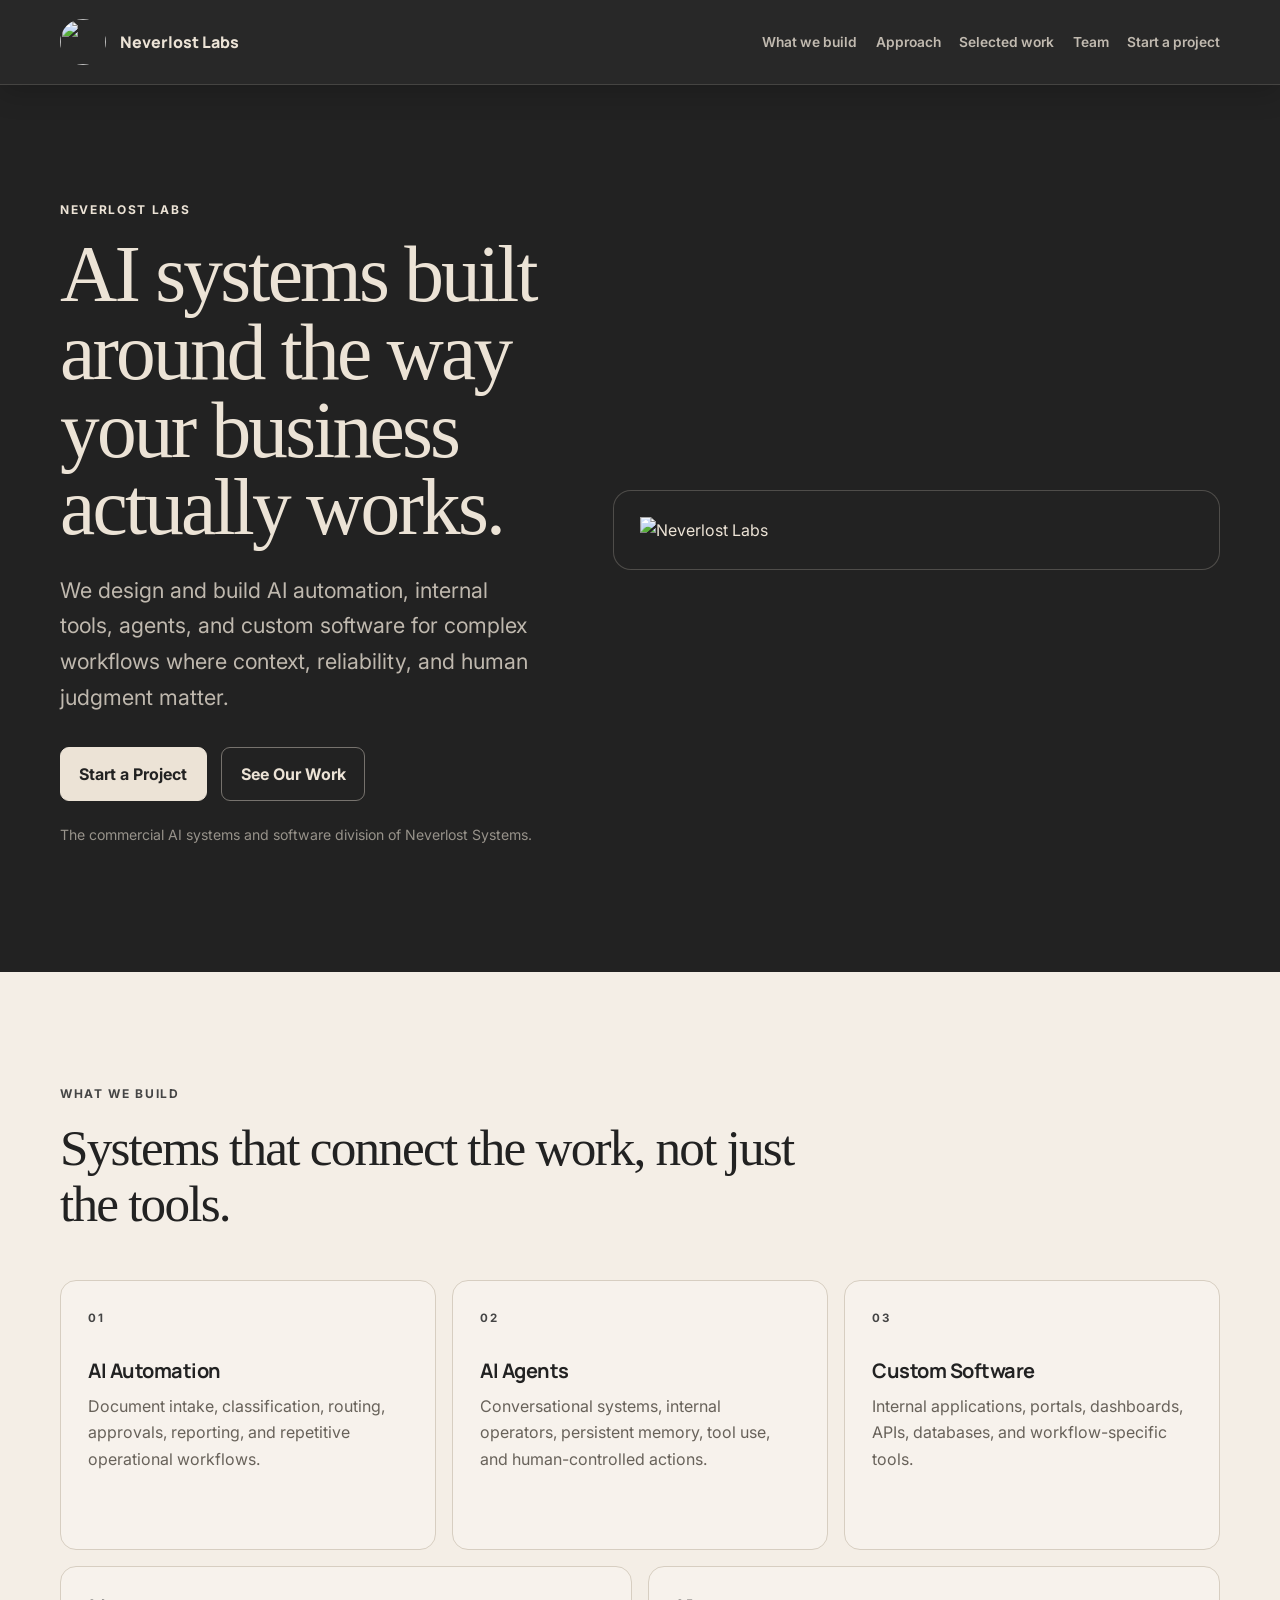
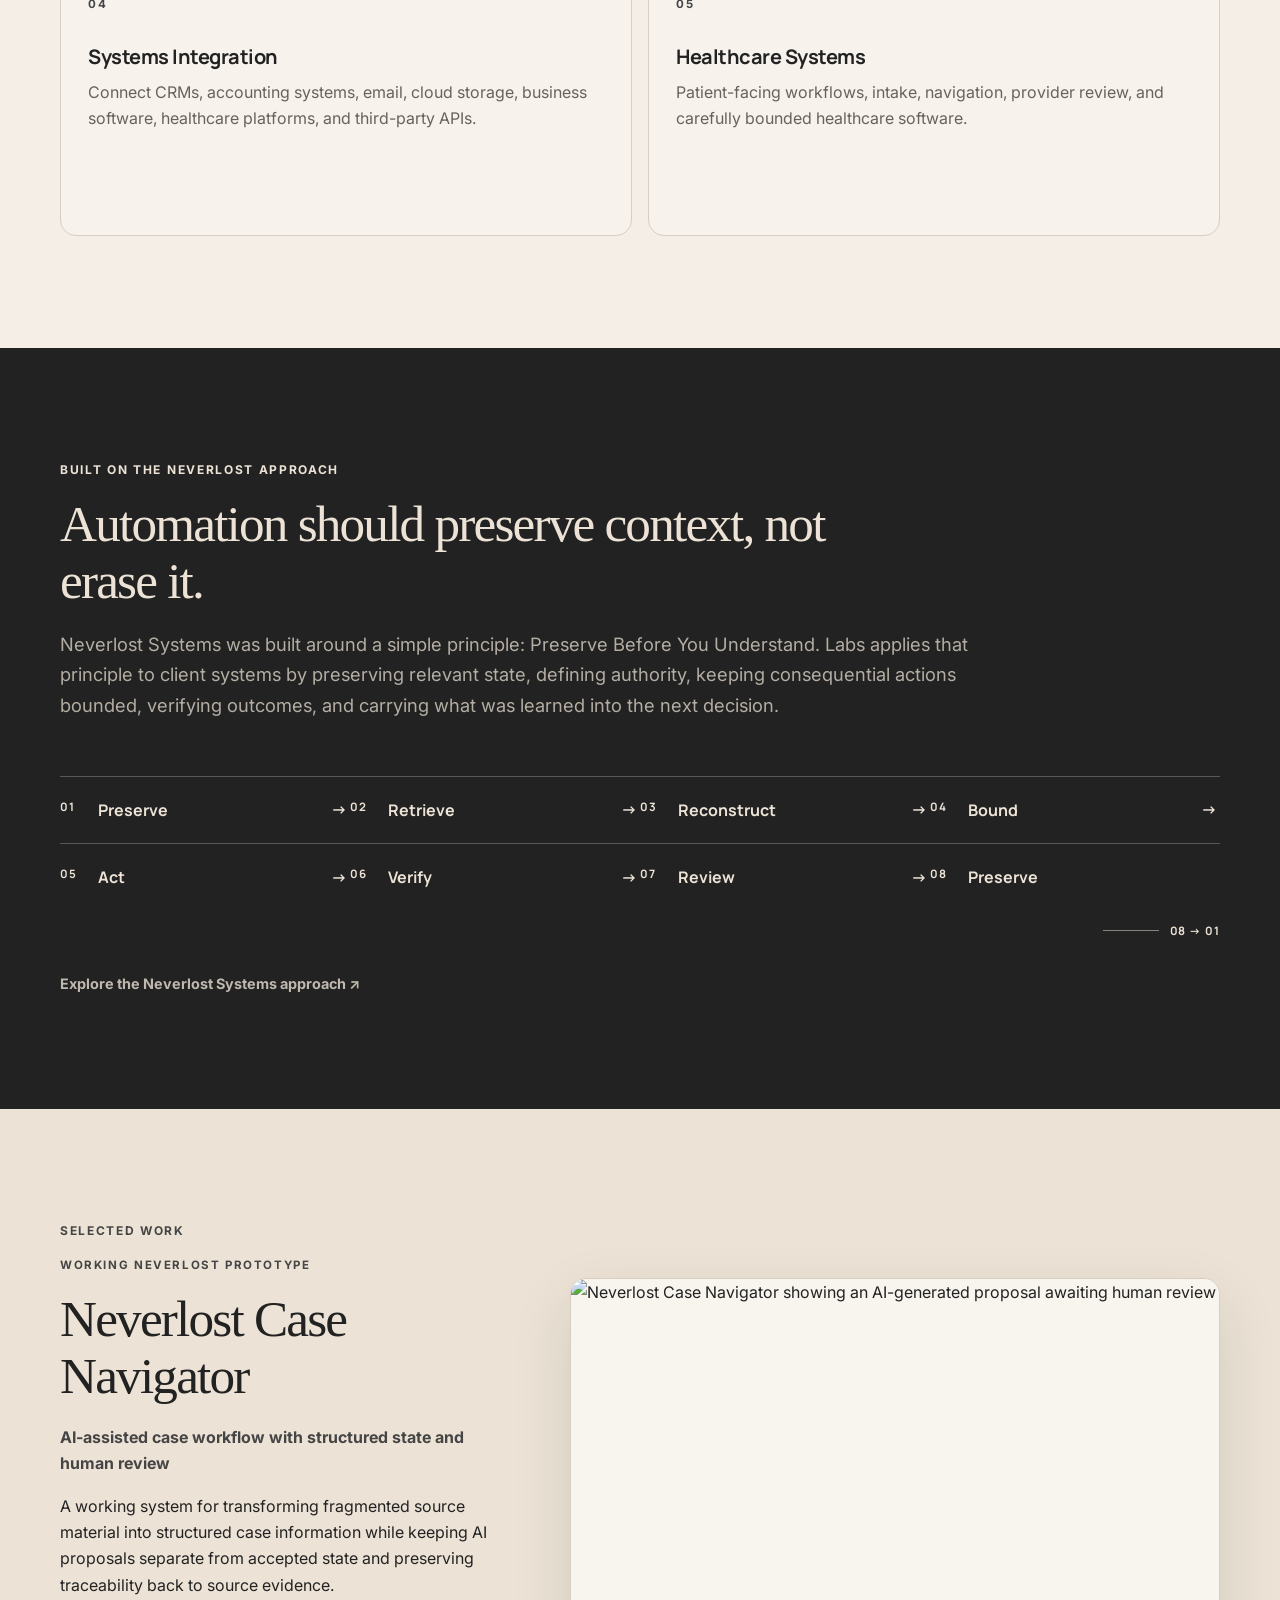
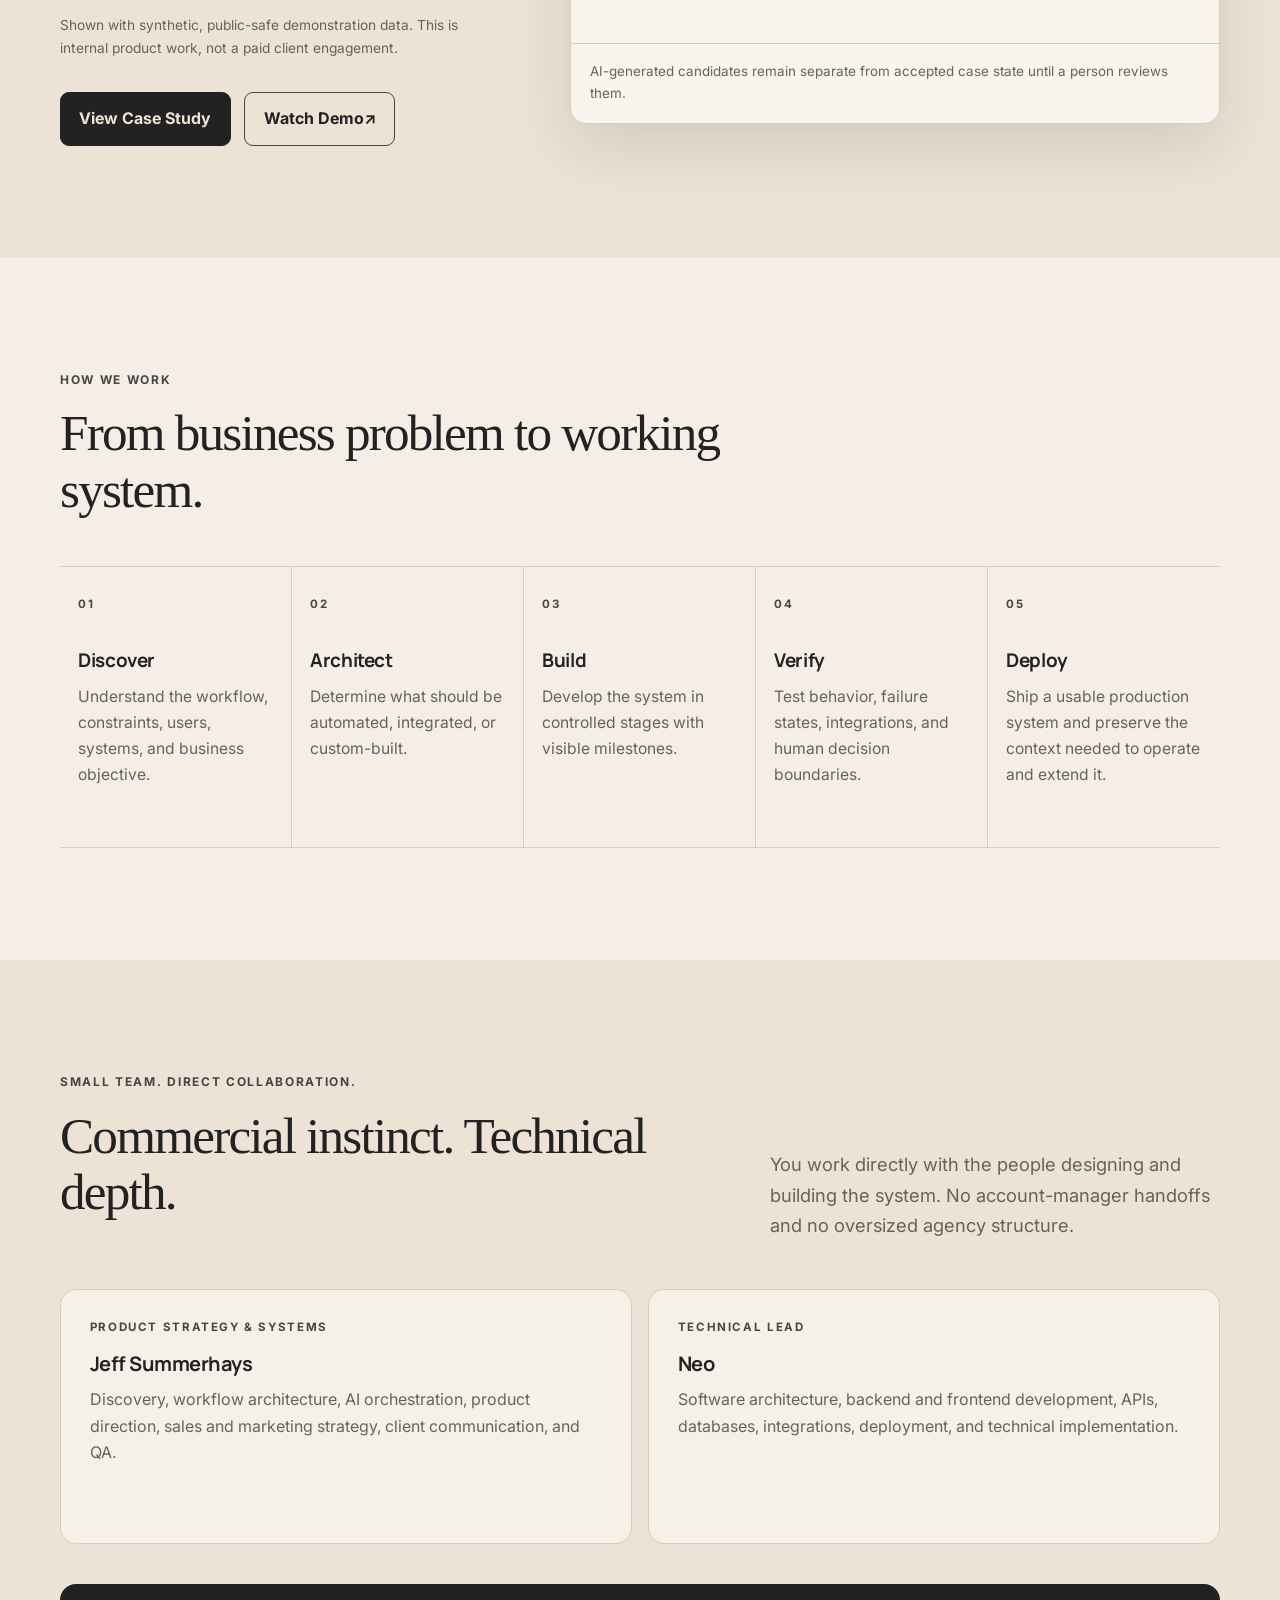
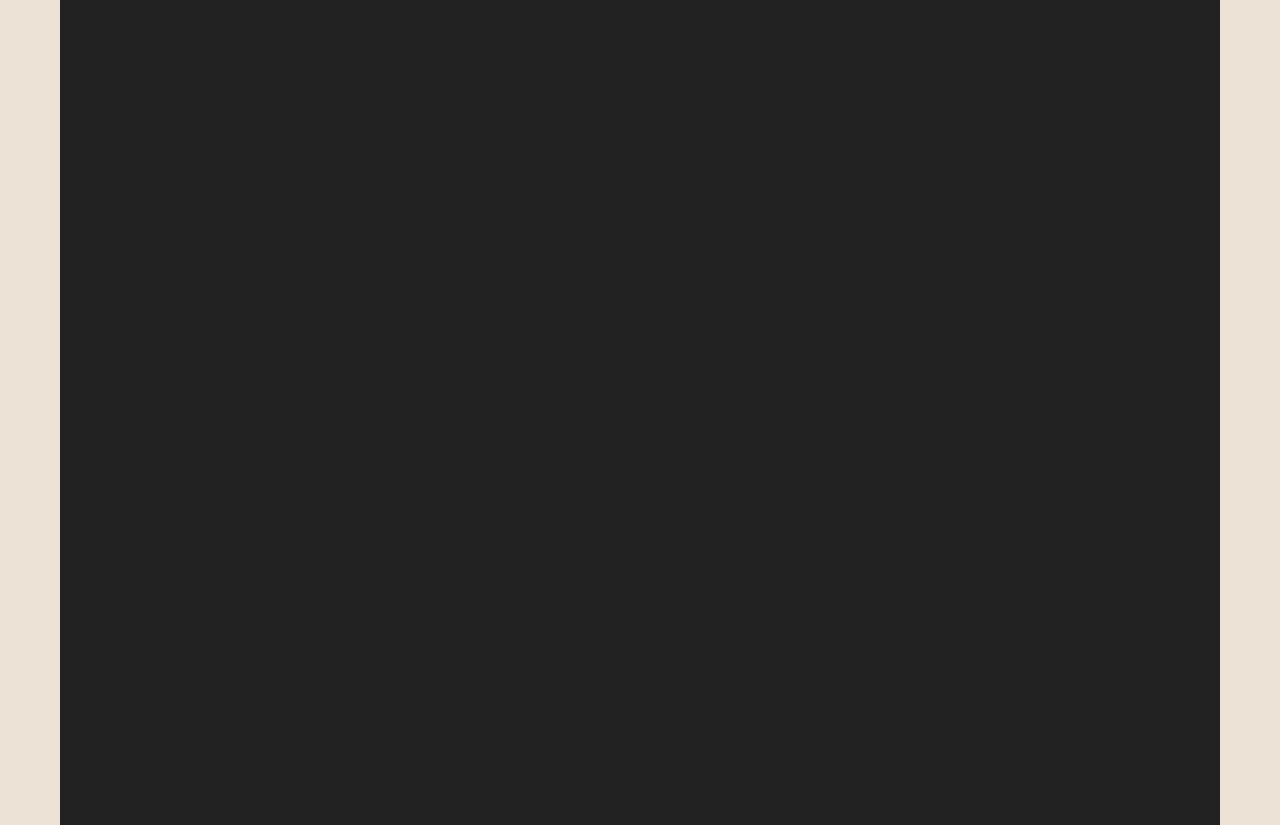
==== commit d9c3354a: "On main: !!GitHub_Desktop<main>" ====
--- a/labs/index.html
+++ b/labs/index.html
@@ -44,7 +44,6 @@
       </a>
       <button class="nav-toggle" type="button" aria-expanded="false" aria-controls="primary-nav">Menu</button>
       <nav id="primary-nav" class="primary-nav" aria-label="Primary navigation">
-        <a class="labs-parent-link" href="../">Neverlost Systems</a>
         <a href="#labs-services">What we build</a>
         <a href="#labs-approach">Approach</a>
         <a href="#labs-work">Selected work</a>
--- a/labs/labs.css
+++ b/labs/labs.css
@@ -75,10 +75,6 @@
   color: var(--labs-ivory);
 }
 
-.labs-page .primary-nav .labs-parent-link {
-  color: #8db7ff;
-}
-
 .labs-page .nav-toggle {
   color: var(--labs-ivory);
   background: var(--labs-charcoal-soft);
@@ -498,7 +494,7 @@
 
 .labs-footer-link {
   flex: 0 0 auto;
-  color: var(--labs-ivory);
+  color: #8db7ff;
   font-weight: 700;
   text-decoration: none;
 }
